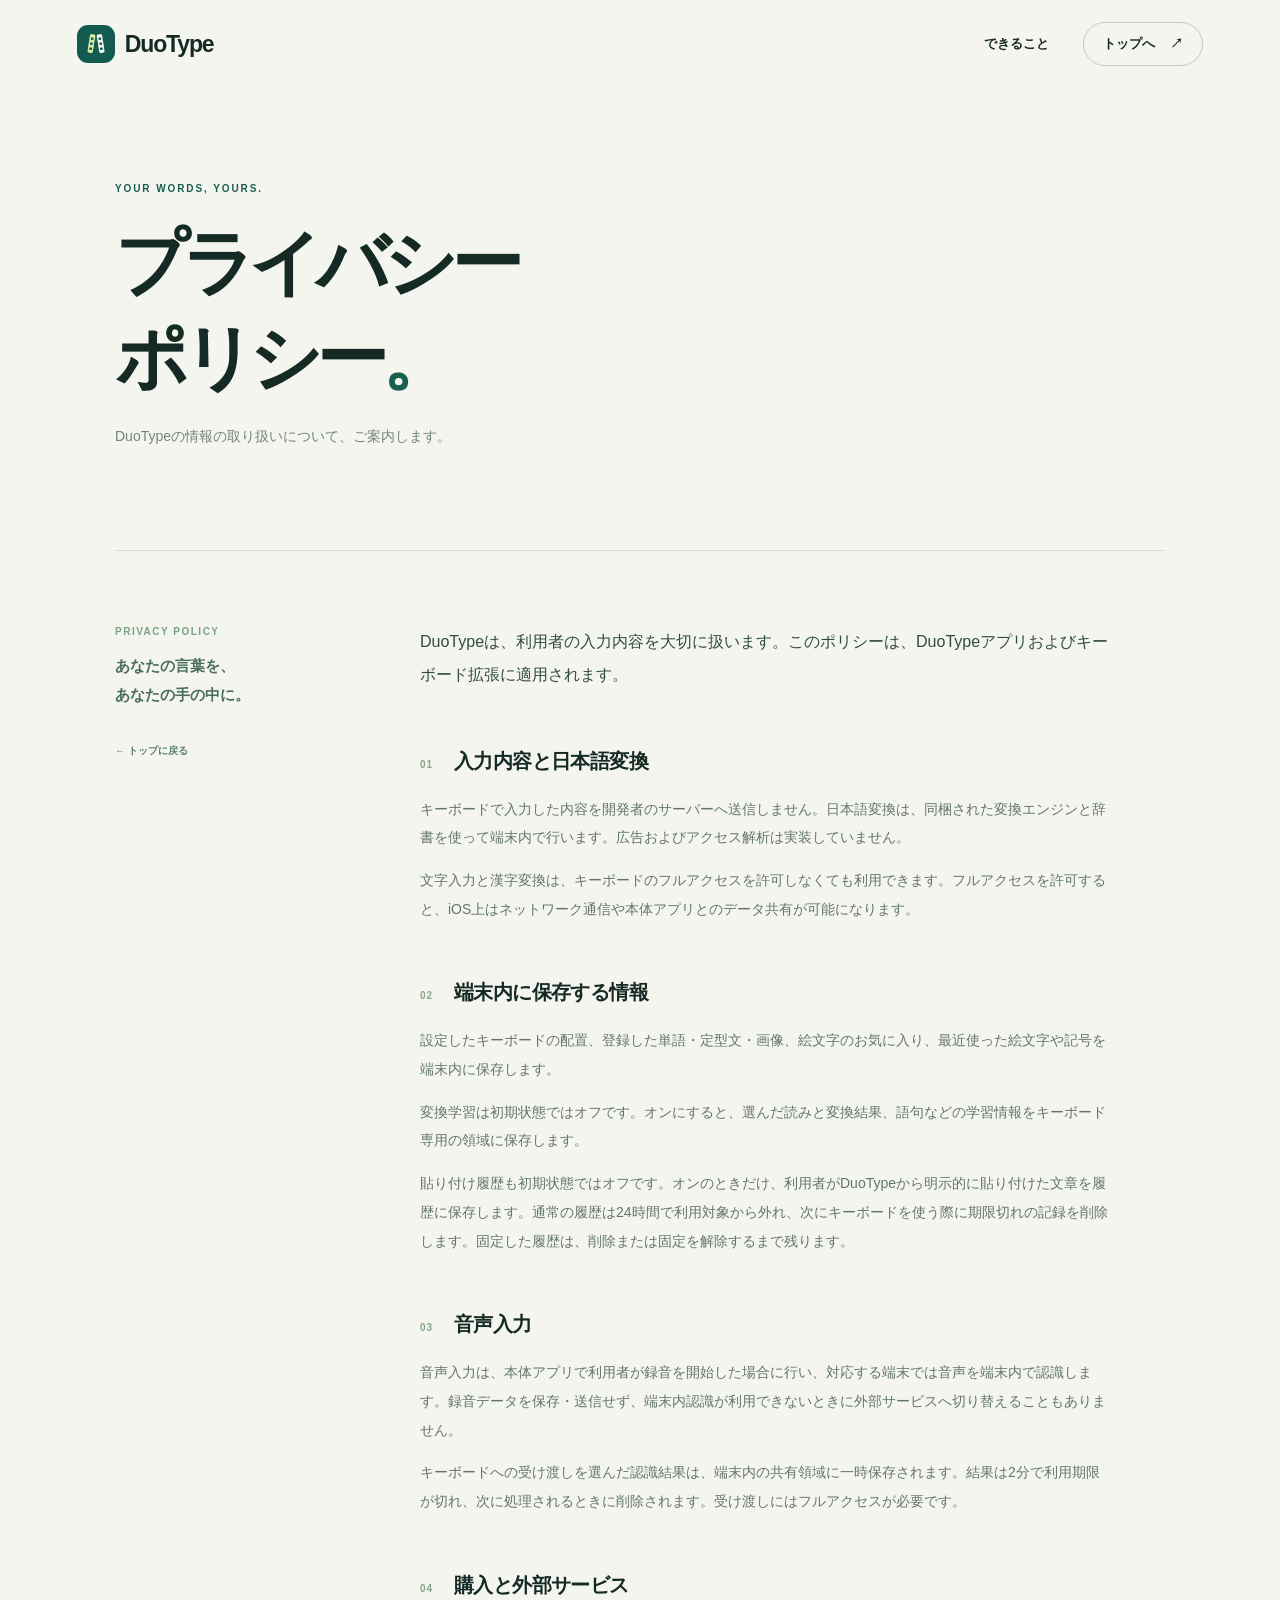
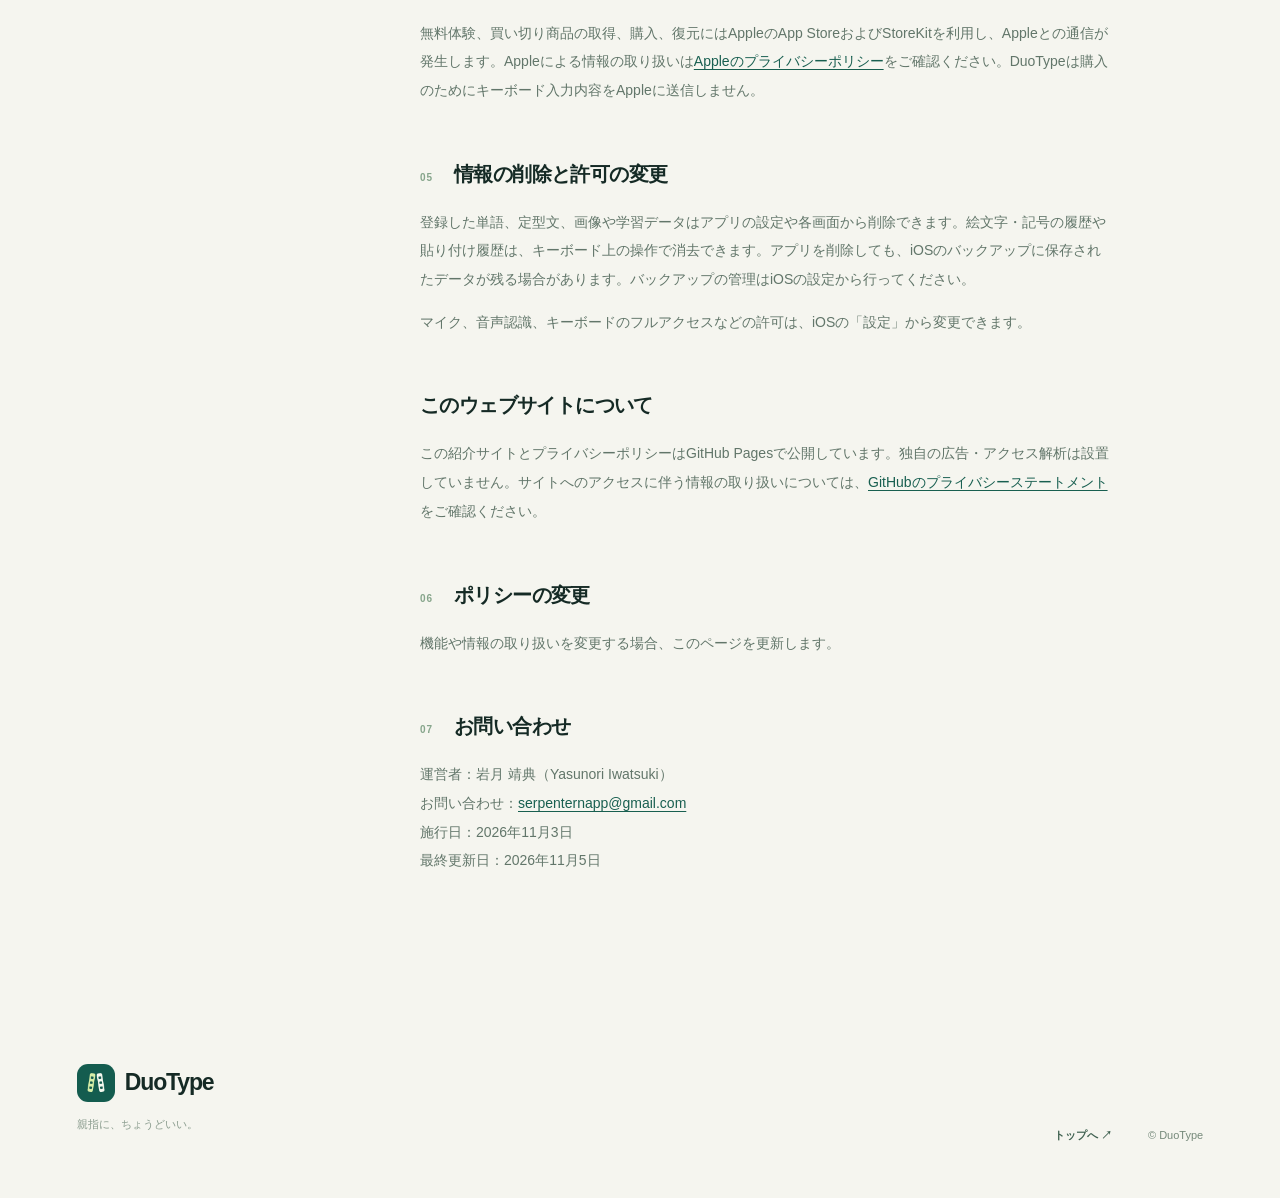
==== privacy.html @ b4846aad "Publish DuoType introduction and privacy policy" ====
<!doctype html>
<html lang="ja"><head><meta charset="utf-8"><meta name="viewport" content="width=device-width,initial-scale=1"><meta name="description" content="DuoTypeにおける情報の取り扱いについて。"><meta name="theme-color" content="#f5f5ef"><title>プライバシーポリシー — DuoType</title><link rel="icon" href="assets/icon.png"><link rel="stylesheet" href="style.css"><link rel="canonical" href="https://serpentern.github.io/duotype-site/privacy.html"></head>
<body><a class="skip" href="#main">本文へ移動</a><header class="site-header"><a class="brand" href="index.html"><img src="assets/icon.png" alt=""><span>DuoType</span></a><nav aria-label="メインナビゲーション"><a href="index.html#features">できること</a><a class="nav-cta" href="index.html">トップへ <span aria-hidden="true">↗</span></a></nav></header>
<main id="main" class="policy-shell"><div class="policy-heading"><p class="eyebrow">YOUR WORDS, YOURS.</p><h1>プライバシー<br>ポリシー<span>。</span></h1><p>DuoTypeの情報の取り扱いについて、ご案内します。</p></div><div class="policy-layout"><aside class="policy-aside"><span>PRIVACY POLICY</span><p>あなたの言葉を、<br>あなたの手の中に。</p><a href="index.html">← トップに戻る</a></aside><div class="policy-content"><p class="policy-lead">DuoTypeは、利用者の入力内容を大切に扱います。このポリシーは、DuoTypeアプリおよびキーボード拡張に適用されます。</p>
<section><h2><span>01</span> 入力内容と日本語変換</h2><p>キーボードで入力した内容を開発者のサーバーへ送信しません。日本語変換は、同梱された変換エンジンと辞書を使って端末内で行います。広告およびアクセス解析は実装していません。</p><p>文字入力と漢字変換は、キーボードのフルアクセスを許可しなくても利用できます。フルアクセスを許可すると、iOS上はネットワーク通信や本体アプリとのデータ共有が可能になります。</p></section>
<section><h2><span>02</span> 端末内に保存する情報</h2><p>設定したキーボードの配置、登録した単語・定型文・画像、絵文字のお気に入り、最近使った絵文字や記号を端末内に保存します。</p><p>変換学習は初期状態ではオフです。オンにすると、選んだ読みと変換結果、語句などの学習情報をキーボード専用の領域に保存します。</p><p>貼り付け履歴も初期状態ではオフです。オンのときだけ、利用者がDuoTypeから明示的に貼り付けた文章を履歴に保存します。通常の履歴は24時間で利用対象から外れ、次にキーボードを使う際に期限切れの記録を削除します。固定した履歴は、削除または固定を解除するまで残ります。</p></section>
<section><h2><span>03</span> 音声入力</h2><p>音声入力は、本体アプリで利用者が録音を開始した場合に行い、対応する端末では音声を端末内で認識します。録音データを保存・送信せず、端末内認識が利用できないときに外部サービスへ切り替えることもありません。</p><p>キーボードへの受け渡しを選んだ認識結果は、端末内の共有領域に一時保存されます。結果は2分で利用期限が切れ、次に処理されるときに削除されます。受け渡しにはフルアクセスが必要です。</p></section>
<section><h2><span>04</span> 購入と外部サービス</h2><p>無料体験、買い切り商品の取得、購入、復元にはAppleのApp StoreおよびStoreKitを利用し、Appleとの通信が発生します。Appleによる情報の取り扱いは<a href="https://www.apple.com/jp/legal/privacy/">Appleのプライバシーポリシー</a>をご確認ください。DuoTypeは購入のためにキーボード入力内容をAppleに送信しません。</p></section>
<section><h2><span>05</span> 情報の削除と許可の変更</h2><p>登録した単語、定型文、画像や学習データはアプリの設定や各画面から削除できます。絵文字・記号の履歴や貼り付け履歴は、キーボード上の操作で消去できます。アプリを削除しても、iOSのバックアップに保存されたデータが残る場合があります。バックアップの管理はiOSの設定から行ってください。</p><p>マイク、音声認識、キーボードのフルアクセスなどの許可は、iOSの「設定」から変更できます。</p></section>
<section><h2>このウェブサイトについて</h2><p>この紹介サイトとプライバシーポリシーはGitHub Pagesで公開しています。独自の広告・アクセス解析は設置していません。サイトへのアクセスに伴う情報の取り扱いについては、<a href="https://docs.github.com/en/site-policy/privacy-policies/github-general-privacy-statement">GitHubのプライバシーステートメント</a>をご確認ください。</p></section>
<section><h2><span>06</span> ポリシーの変更</h2><p>機能や情報の取り扱いを変更する場合、このページを更新します。</p></section>
<section id="contact"><h2><span>07</span> お問い合わせ</h2><p>運営者：岩月 靖典（Yasunori Iwatsuki）<br>お問い合わせ：<a href="mailto:serpenternapp@gmail.com">serpenternapp@gmail.com</a><br>施行日：2026年11月3日<br>最終更新日：2026年11月5日</p></section>
</div></div></main><footer class="footer section-shell"><div><a class="brand" href="index.html"><img src="assets/icon.png" alt=""><span>DuoType</span></a><p>親指に、ちょうどいい。</p></div><div class="footer-right"><a href="index.html">トップへ <span aria-hidden="true">↗</span></a><span>© DuoType</span></div></footer></body></html>
---- style.css ----
:root{--ink:#152a25;--muted:#687a71;--green:#185f50;--mint:#bfe3cc;--cream:#f5f5ef;--line:#dce3d9;--white:#fff;--yellow:#e4efb5}*{box-sizing:border-box}html{scroll-behavior:smooth}body{margin:0;background:var(--cream);color:var(--ink);font-family:-apple-system,BlinkMacSystemFont,"Hiragino Kaku Gothic ProN","Noto Sans JP",Meiryo,sans-serif;-webkit-font-smoothing:antialiased}a{color:inherit;text-decoration:none}a:focus-visible{outline:3px solid #538f71;outline-offset:5px}.skip{position:absolute;left:12px;top:-100px;z-index:99;background:white;padding:12px}.skip:focus{top:12px}.site-header{max-width:1440px;margin:auto;height:88px;padding:0 6%;display:flex;align-items:center;justify-content:space-between}.brand{display:inline-flex;align-items:center;gap:10px;font-weight:750;letter-spacing:-.05em;font-size:23px}.brand img{width:38px;height:38px;border-radius:11px}.site-header nav{display:flex;align-items:center;gap:34px;font-size:13px;font-weight:650}.site-header nav>a:not(.nav-cta):hover,.text-link:hover{color:#4f987c}.nav-cta{border:1px solid #bccfc2;border-radius:999px;padding:12px 19px}.nav-cta span{margin-left:12px}.section-shell{width:min(1240px,88%);margin:0 auto}.hero{min-height:680px;display:grid;grid-template-columns:1fr 1fr;align-items:center;gap:5%;padding:60px 0 85px}.eyebrow{font-size:10px;font-weight:800;letter-spacing:.19em;color:var(--green)}.dot{display:inline-block;width:7px;height:7px;border-radius:50%;background:#6fbd94;margin-right:8px;vertical-align:middle}.hero h1,.policy-heading h1{font-size:clamp(48px,6.4vw,88px);line-height:1.32;letter-spacing:-.095em;margin:25px 0;font-weight:750}.hero h1 em{font-style:normal;color:var(--green)}.lead{font-size:16px;line-height:2;color:#50675c}.hero-actions{display:flex;gap:25px;align-items:center;margin-top:34px}.button{display:inline-flex;justify-content:space-between;align-items:center;gap:40px;border-radius:100px;padding:17px 22px;font-weight:700;font-size:13px}.primary{background:var(--green);color:white;box-shadow:0 8px 20px #145c5029}.button:hover{background:#0f4f41}.text-link{font-size:13px;font-weight:700}.text-link span{margin-left:10px}.availability{margin-top:54px;color:#6d8175;font-size:11px}.hero-art{min-height:550px;border-radius:24px;background:#d9e9d9;position:relative;overflow:hidden;display:flex;justify-content:center;align-items:center}.hero-art:before{content:"";position:absolute;width:400px;height:400px;background:#c5dec9;border-radius:50%;top:-140px;right:-120px}.art-label{position:absolute;top:25px;left:28px;right:28px;display:flex;justify-content:space-between;font-size:9px;letter-spacing:.15em;color:#5b816c;font-weight:800}.art-caption{position:absolute;bottom:22px;right:25px;color:#6c8b77;font-size:9px;letter-spacing:.16em}.device{width:300px;height:460px;background:#f8f9f6;border:8px solid #263b32;border-radius:35px;box-shadow:0 32px 55px #20473535;overflow:hidden;z-index:1;transform:rotate(4deg)}.device-top{display:flex;justify-content:space-between;padding:12px 18px;color:#36453d;font-size:8px;font-weight:bold}.message-area{height:177px;padding:12px 18px}.message-time{display:block;text-align:center;font-size:8px;color:#a0ada3}.bubble{margin-top:20px;background:#ddede0;padding:12px 13px;border-radius:14px 14px 14px 3px;width:max-content;font-size:10px}.typing{margin-top:11px;display:flex;gap:4px}.typing span{width:5px;height:5px;border-radius:50%;background:#9caf9f}.keyboard{height:240px;padding:10px;background:#e5e8e4}.keyboard-toolbar{display:flex;gap:15px;align-items:center;color:#60726b;font-size:12px;height:25px}.tool-right{margin-left:auto;font-size:10px}.candidate{display:flex;justify-content:space-around;align-items:center;height:32px;color:#52665a;font-size:9px}.candidate span:first-child{color:var(--green);font-weight:bold}.keygrid{display:grid;grid-template-columns:repeat(5,1fr);grid-template-rows:repeat(4,37px);gap:4px}.key{display:flex;align-items:center;justify-content:center;background:#fafaf8;border-radius:5px;box-shadow:0 1px 0 #c6cdc6;color:#26362d;font-size:15px}.key.special{background:#d2dad2;font-size:10px}.key.enter{background:#79a98b;color:white;font-size:10px}.ticker{display:flex;gap:55px;white-space:nowrap;overflow:hidden;background:#dfead7;padding:17px 0;color:#50836a;font-size:10px;letter-spacing:.2em;font-weight:800;justify-content:center}.features{padding-top:135px;padding-bottom:130px}.section-intro{display:grid;grid-template-columns:1fr 2fr;gap:20px;margin-bottom:65px}.section-intro h2,.setup h2{font-size:clamp(34px,4.2vw,54px);line-height:1.45;letter-spacing:-.075em;margin:0 0 24px}.section-intro>div>p,.feature-row p,.setup p{color:var(--muted);line-height:2;font-size:14px}.feature-row{display:grid;grid-template-columns:.16fr 1fr 1.05fr;gap:28px;padding:36px 0;border-top:1px solid #cfdcd0;align-items:center}.feature-row:last-child{border-bottom:1px solid #cfdcd0}.feature-number{align-self:start;font-size:11px;font-weight:700;color:#9aab9b}.feature-row h3{font-size:clamp(25px,2.4vw,34px);letter-spacing:-.06em;line-height:1.5;margin:0 0 14px}.feature-row p{max-width:400px;margin-bottom:20px}.chip{display:inline-block;border:1px solid #cedbd0;border-radius:99px;padding:7px 11px;font-size:10px;color:#587667;margin-right:5px}.feature-art{min-height:270px;border-radius:18px;position:relative;overflow:hidden}.layout-art{background:#e2e9db;display:flex;align-items:center;justify-content:center}.small-device{width:68%;height:68%;min-height:175px;border:5px solid #63826e;border-radius:25px;background:#f3f7ef;display:flex;align-items:end;justify-content:end;padding:15px}.layout-keys{width:46%;display:grid;grid-template-columns:repeat(3,1fr);gap:5px}.layout-keys i{height:27px;background:#b8d4be;border-radius:4px}.layout-arrow{position:absolute;top:30px;left:29px;color:#548568;font-size:28px}.type-art{background:#dfece1;display:flex;align-items:center;justify-content:center}.type-art>span,.privacy-art>span{font-size:11px;line-height:1.5;letter-spacing:.16em;color:#699779;font-weight:800;position:absolute;right:24px;bottom:22px}.floating-key{width:85px;height:85px;border-radius:20px;background:#fff;display:grid;place-items:center;font-size:38px;box-shadow:0 10px 25px #46785822;position:absolute}.floating-key.one{transform:translate(-80px,-25px) rotate(-12deg)}.floating-key.two{transform:translate(10px,20px) rotate(8deg);background:#a9d4b5}.floating-key.three{transform:translate(95px,-35px) rotate(14deg)}.privacy-art{background:#dcebd5;display:flex;align-items:center;justify-content:center}.shield{width:120px;height:140px;border:4px solid #6f9d78;border-radius:55% 55% 48% 48%;display:grid;place-items:center;font-size:52px;color:#568f69}.setup{display:grid;grid-template-columns:1fr 1.1fr;gap:10%;padding:85px 0 130px;border-top:1px solid #cfdcd0}.setup ol{list-style:none;padding:0;margin:0}.setup li{display:flex;gap:30px;padding:18px 0 22px;border-bottom:1px solid #cfdcd0}.setup li>span{font-size:11px;color:#83a38d;padding-top:5px}.setup h3{font-size:17px;margin:0}.setup li p{margin:8px 0 0}.closing{background:#1b5a49;color:white}.closing-inner{min-height:360px;display:flex;align-items:center;justify-content:space-between;padding:65px 0}.closing .eyebrow{color:#b5dbbd}.closing h2{font-size:clamp(35px,4vw,54px);line-height:1.4;letter-spacing:-.075em;margin:20px 0}.closing p:not(.eyebrow){font-size:14px;line-height:1.9;color:#d5e7d8}.closing-note{font-size:11px;color:#b5d0bf}.closing-icon{width:150px;height:150px;border-radius:35px;box-shadow:0 15px 45px #0b3b3070}.footer{display:flex;justify-content:space-between;align-items:end;padding:55px 0}.footer p{font-size:11px;color:#8a9c8e}.footer-right{display:flex;gap:36px;align-items:center;font-size:11px;color:#75897a}.footer-right a{font-weight:bold;color:#3f6150}.policy-shell{width:min(1050px,88%);margin:auto}.policy-heading{padding:85px 0 90px;border-bottom:1px solid #cfdcd0}.policy-heading h1{font-size:clamp(44px,5.8vw,72px);margin:22px 0}.policy-heading h1 span{color:var(--green)}.policy-heading>p:last-child{color:#728678;font-size:14px}.policy-layout{display:grid;grid-template-columns:240px 1fr;gap:65px;padding:75px 0 120px}.policy-aside{position:sticky;top:30px;align-self:start;font-size:10px;letter-spacing:.15em;font-weight:800;color:#75a384}.policy-aside p{font-size:15px;letter-spacing:0;line-height:1.9;color:#4b6e59}.policy-aside a{display:inline-block;margin-top:20px;color:#5a8069;letter-spacing:0}.policy-content{max-width:690px}.policy-lead{font-size:16px!important;color:#304d3c!important;margin-top:0!important}.policy-content section{margin-top:56px}.policy-content h2{font-size:20px;letter-spacing:-.03em;margin-bottom:20px}.policy-content h2 span{font-size:10px;letter-spacing:.1em;color:#86a58b;margin-right:16px}.policy-content p{font-size:14px;line-height:2.05;color:#62766a}.policy-content a{color:var(--green);text-decoration:underline;text-underline-offset:3px}.mobile-break{display:none}@media(max-width:760px){.site-header{height:72px;padding:0 6%}.brand{font-size:20px}.brand img{width:34px;height:34px}.site-header nav{gap:15px;font-size:11px}.site-header nav>a:first-child{display:none}.nav-cta{padding:9px 12px}.hero{grid-template-columns:1fr;gap:35px;padding:50px 0 65px}.hero h1{font-size:clamp(48px,11vw,72px)}.hero-art{min-height:460px}.device{transform:rotate(3deg) scale(.85)}.hero-actions{gap:16px}.button{gap:22px;padding:15px 18px}.availability{margin-top:32px}.ticker{gap:28px;justify-content:flex-start;font-size:9px}.features{padding:90px 0}.section-intro{grid-template-columns:1fr;gap:8px;margin-bottom:35px}.feature-row{grid-template-columns:30px 1fr;gap:15px;padding:32px 0}.feature-art{grid-column:2;min-height:230px}.setup{grid-template-columns:1fr;gap:30px;padding:65px 0 90px}.closing-inner{min-height:330px;gap:12px}.closing-icon{width:86px;height:86px;border-radius:22px}.closing p:not(.eyebrow){font-size:12px}.closing p br{display:none}.footer{align-items:start}.footer-right{flex-direction:column;gap:15px;align-items:end}.policy-heading{padding:55px 0}.policy-layout{display:block;padding:40px 0 70px}.policy-aside{position:static;margin-bottom:50px}.policy-aside p{display:none}.policy-aside a{margin-top:15px}.policy-content section{margin-top:40px}.mobile-break{display:block}}@media(prefers-reduced-motion:reduce){html{scroll-behavior:auto}}
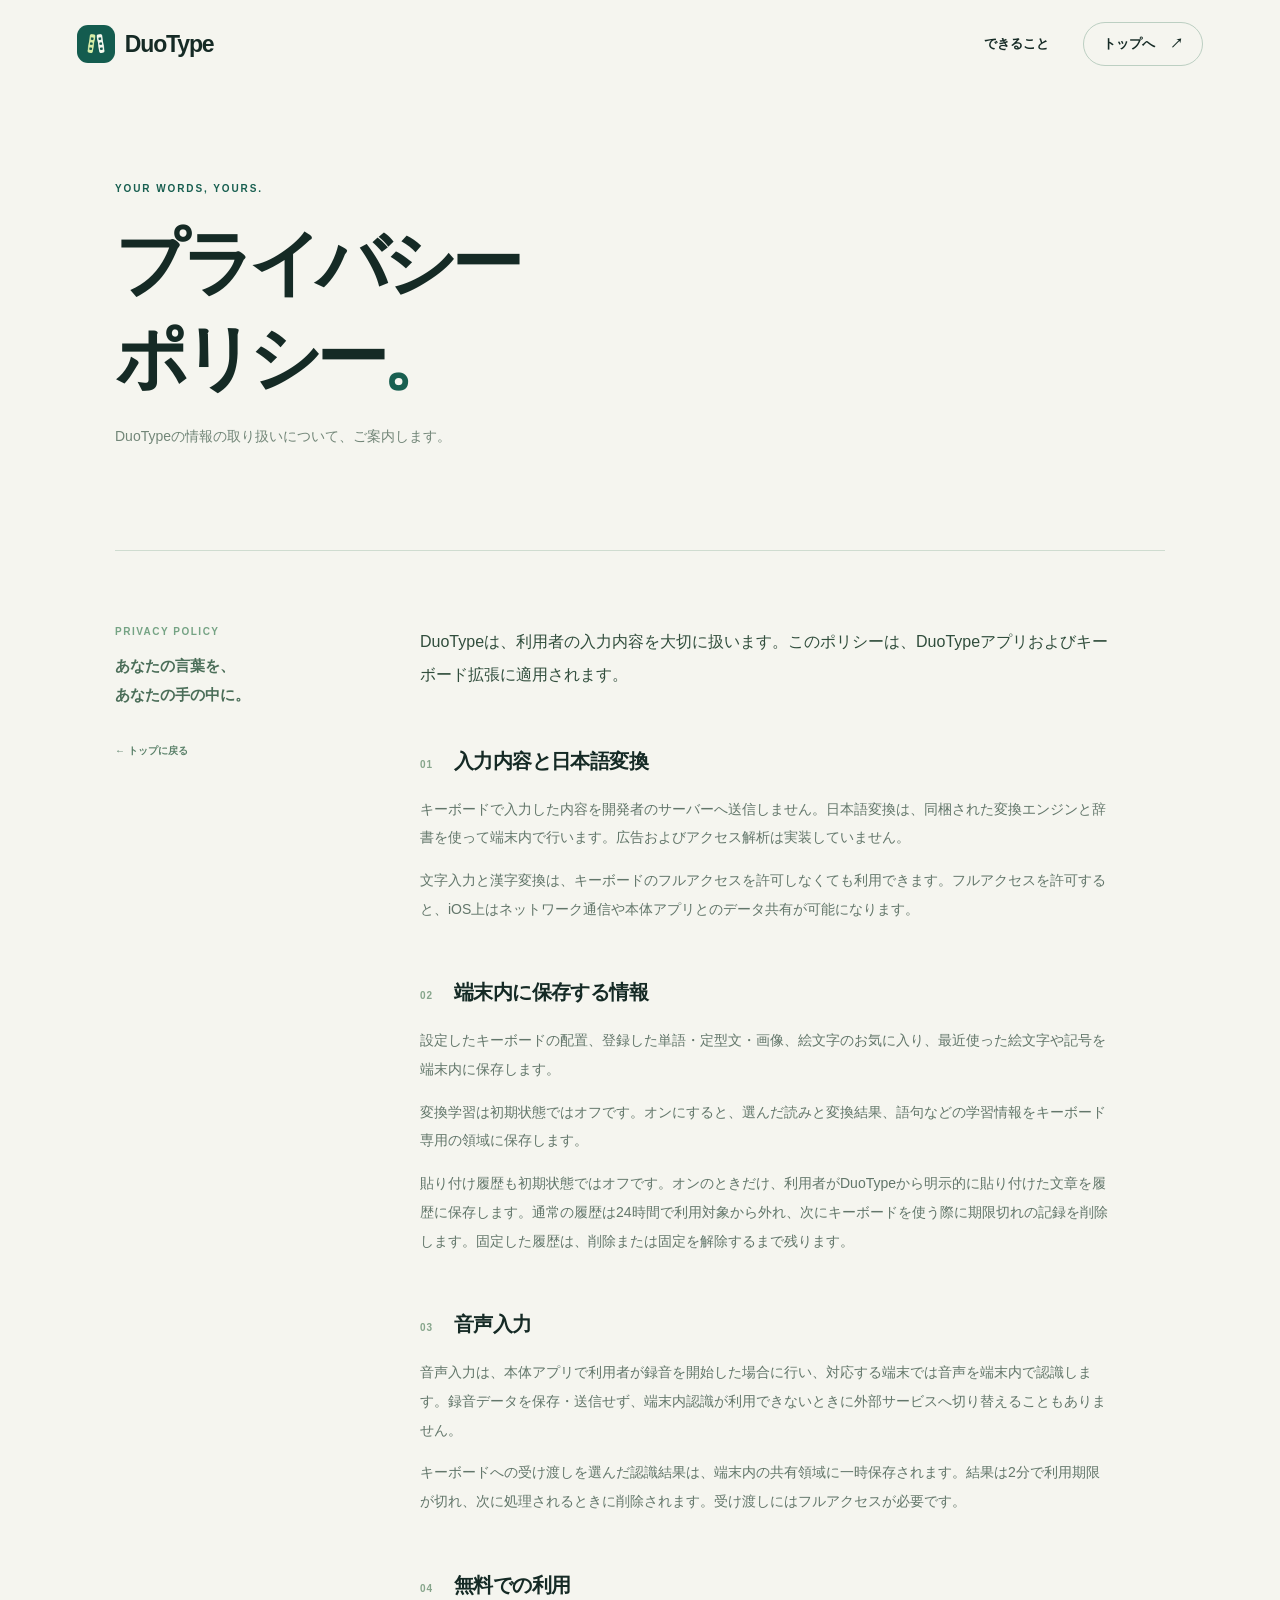
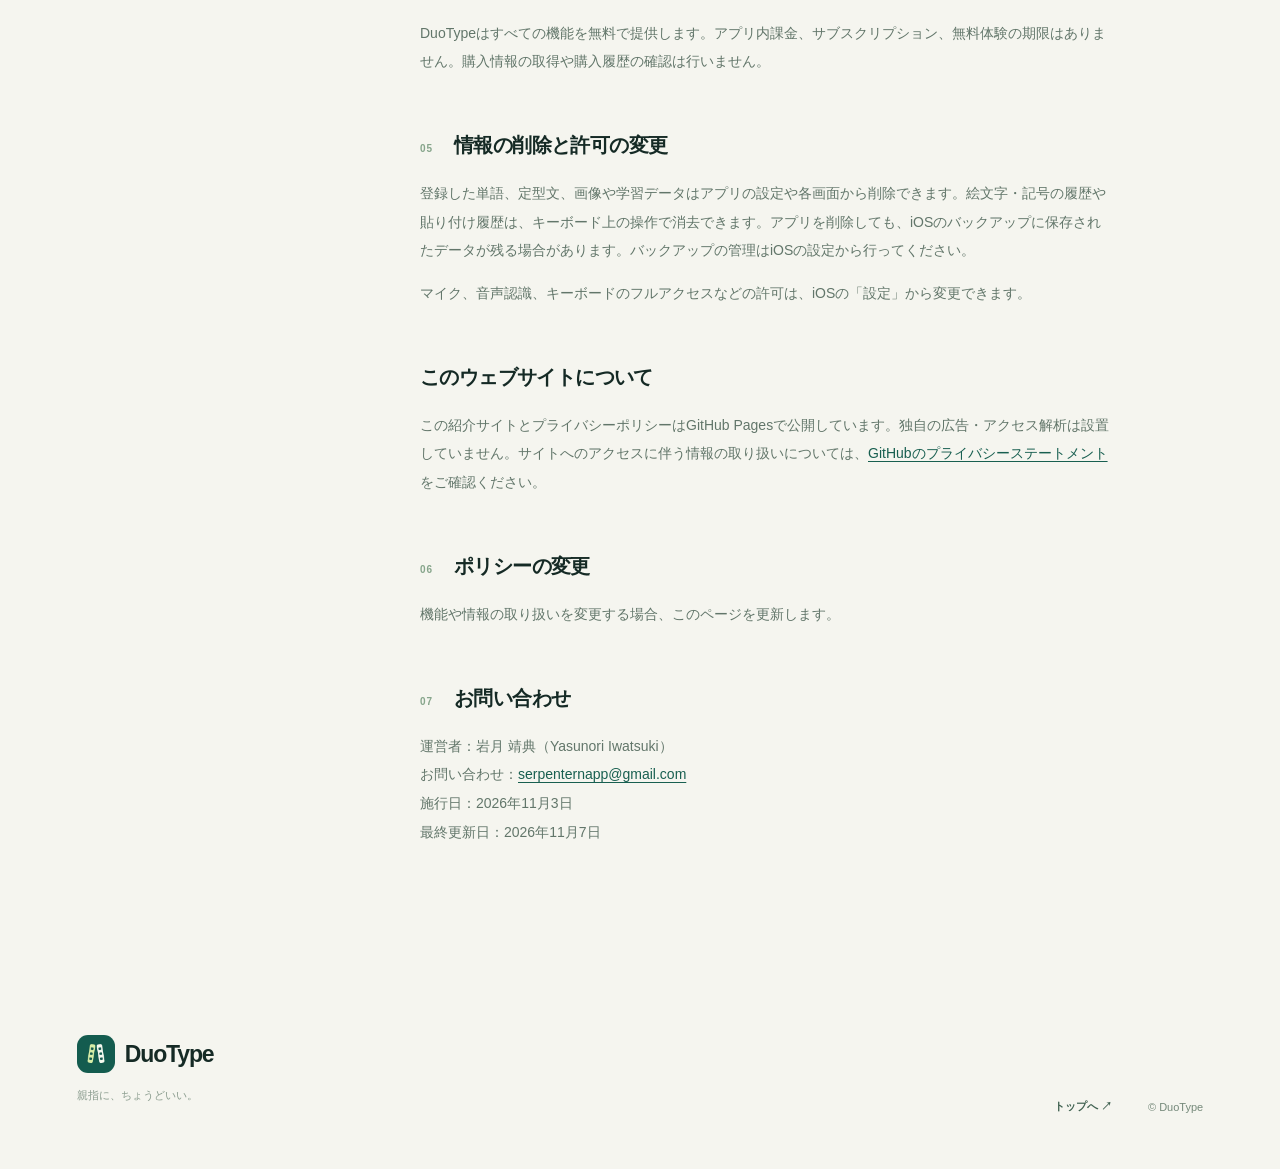
==== commit e8f00182: "Make all DuoType features free without in-app purchases" ====
--- a/privacy.html
+++ b/privacy.html
@@ -5,9 +5,9 @@
 <section><h2><span>01</span> 入力内容と日本語変換</h2><p>キーボードで入力した内容を開発者のサーバーへ送信しません。日本語変換は、同梱された変換エンジンと辞書を使って端末内で行います。広告およびアクセス解析は実装していません。</p><p>文字入力と漢字変換は、キーボードのフルアクセスを許可しなくても利用できます。フルアクセスを許可すると、iOS上はネットワーク通信や本体アプリとのデータ共有が可能になります。</p></section>
 <section><h2><span>02</span> 端末内に保存する情報</h2><p>設定したキーボードの配置、登録した単語・定型文・画像、絵文字のお気に入り、最近使った絵文字や記号を端末内に保存します。</p><p>変換学習は初期状態ではオフです。オンにすると、選んだ読みと変換結果、語句などの学習情報をキーボード専用の領域に保存します。</p><p>貼り付け履歴も初期状態ではオフです。オンのときだけ、利用者がDuoTypeから明示的に貼り付けた文章を履歴に保存します。通常の履歴は24時間で利用対象から外れ、次にキーボードを使う際に期限切れの記録を削除します。固定した履歴は、削除または固定を解除するまで残ります。</p></section>
 <section><h2><span>03</span> 音声入力</h2><p>音声入力は、本体アプリで利用者が録音を開始した場合に行い、対応する端末では音声を端末内で認識します。録音データを保存・送信せず、端末内認識が利用できないときに外部サービスへ切り替えることもありません。</p><p>キーボードへの受け渡しを選んだ認識結果は、端末内の共有領域に一時保存されます。結果は2分で利用期限が切れ、次に処理されるときに削除されます。受け渡しにはフルアクセスが必要です。</p></section>
-<section><h2><span>04</span> 購入と外部サービス</h2><p>無料体験、買い切り商品の取得、購入、復元にはAppleのApp StoreおよびStoreKitを利用し、Appleとの通信が発生します。Appleによる情報の取り扱いは<a href="https://www.apple.com/jp/legal/privacy/">Appleのプライバシーポリシー</a>をご確認ください。DuoTypeは購入のためにキーボード入力内容をAppleに送信しません。</p></section>
+<section><h2><span>04</span> 無料での利用</h2><p>DuoTypeはすべての機能を無料で提供します。アプリ内課金、サブスクリプション、無料体験の期限はありません。購入情報の取得や購入履歴の確認は行いません。</p></section>
 <section><h2><span>05</span> 情報の削除と許可の変更</h2><p>登録した単語、定型文、画像や学習データはアプリの設定や各画面から削除できます。絵文字・記号の履歴や貼り付け履歴は、キーボード上の操作で消去できます。アプリを削除しても、iOSのバックアップに保存されたデータが残る場合があります。バックアップの管理はiOSの設定から行ってください。</p><p>マイク、音声認識、キーボードのフルアクセスなどの許可は、iOSの「設定」から変更できます。</p></section>
 <section><h2>このウェブサイトについて</h2><p>この紹介サイトとプライバシーポリシーはGitHub Pagesで公開しています。独自の広告・アクセス解析は設置していません。サイトへのアクセスに伴う情報の取り扱いについては、<a href="https://docs.github.com/en/site-policy/privacy-policies/github-general-privacy-statement">GitHubのプライバシーステートメント</a>をご確認ください。</p></section>
 <section><h2><span>06</span> ポリシーの変更</h2><p>機能や情報の取り扱いを変更する場合、このページを更新します。</p></section>
-<section id="contact"><h2><span>07</span> お問い合わせ</h2><p>運営者：岩月 靖典（Yasunori Iwatsuki）<br>お問い合わせ：<a href="mailto:serpenternapp@gmail.com">serpenternapp@gmail.com</a><br>施行日：2026年11月3日<br>最終更新日：2026年11月5日</p></section>
+<section id="contact"><h2><span>07</span> お問い合わせ</h2><p>運営者：岩月 靖典（Yasunori Iwatsuki）<br>お問い合わせ：<a href="mailto:serpenternapp@gmail.com">serpenternapp@gmail.com</a><br>施行日：2026年11月3日<br>最終更新日：2026年11月7日</p></section>
 </div></div></main><footer class="footer section-shell"><div><a class="brand" href="index.html"><img src="assets/icon.png" alt=""><span>DuoType</span></a><p>親指に、ちょうどいい。</p></div><div class="footer-right"><a href="index.html">トップへ <span aria-hidden="true">↗</span></a><span>© DuoType</span></div></footer></body></html>
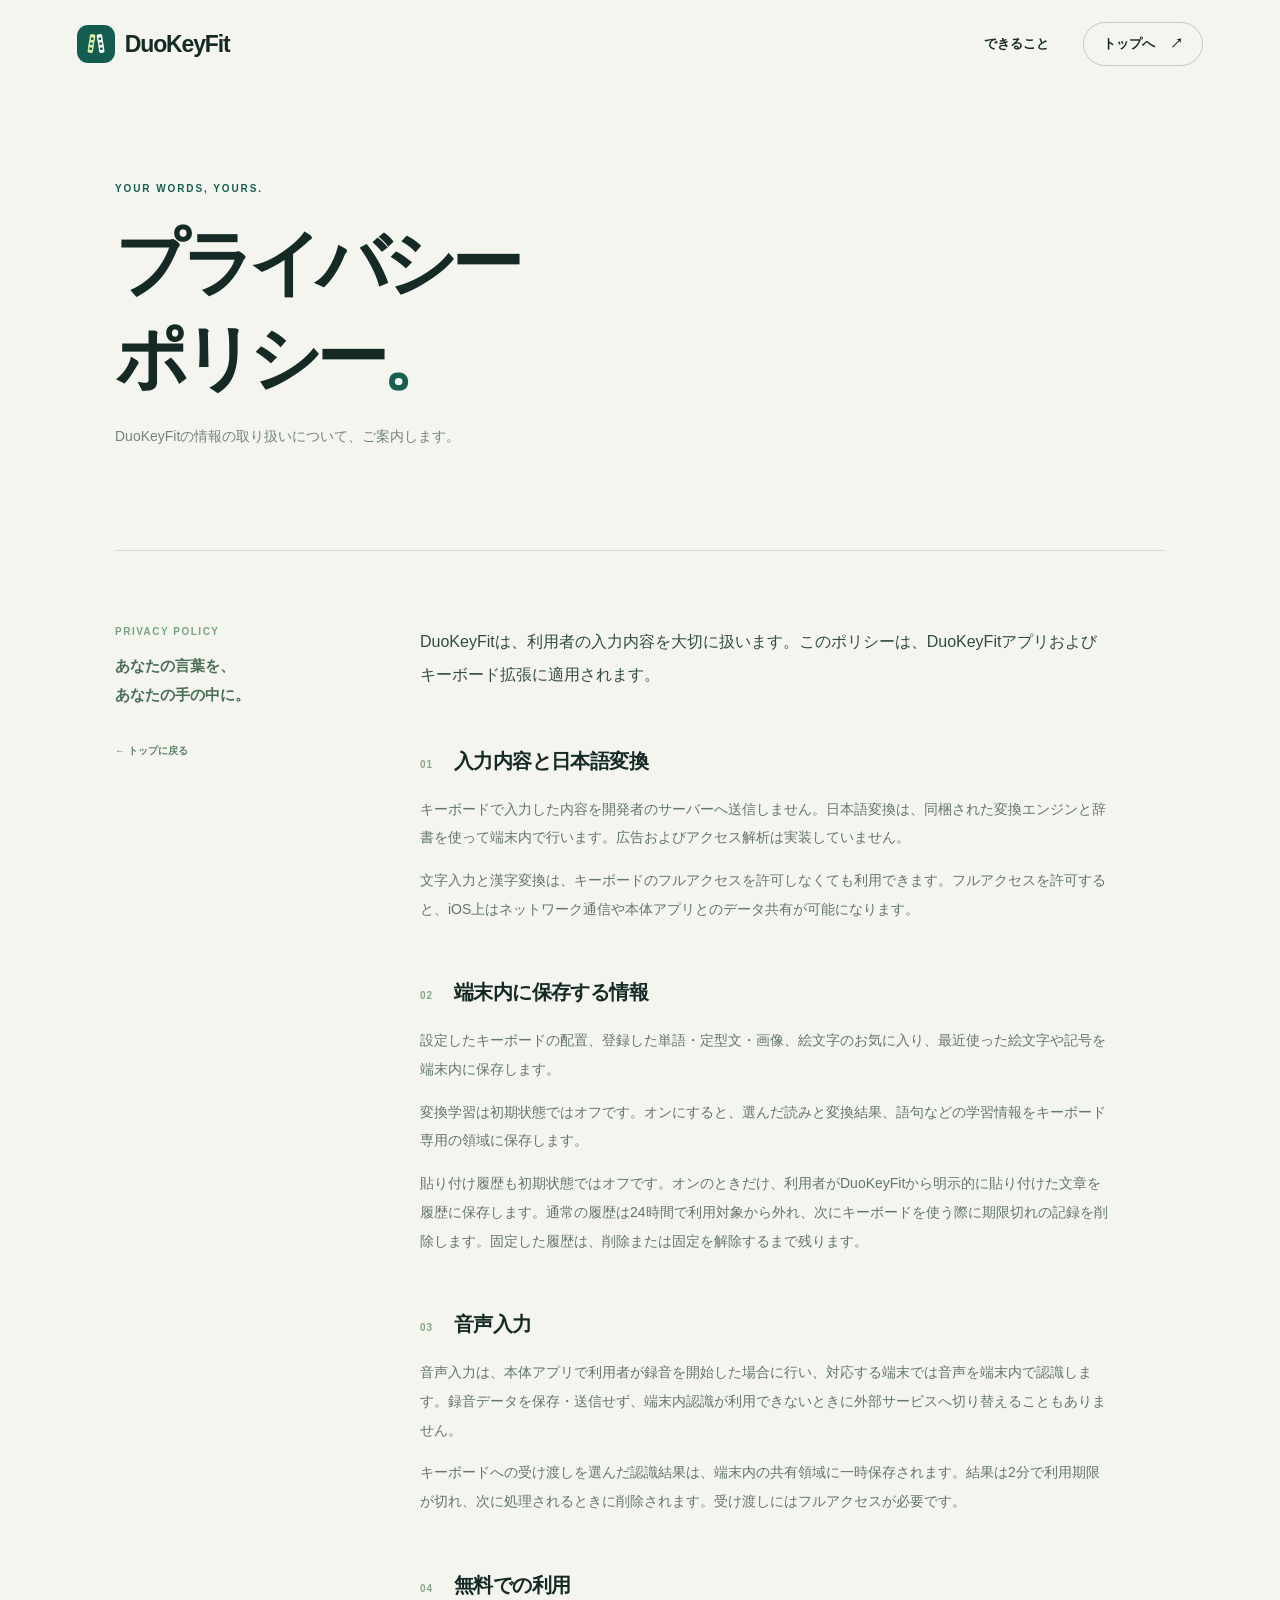
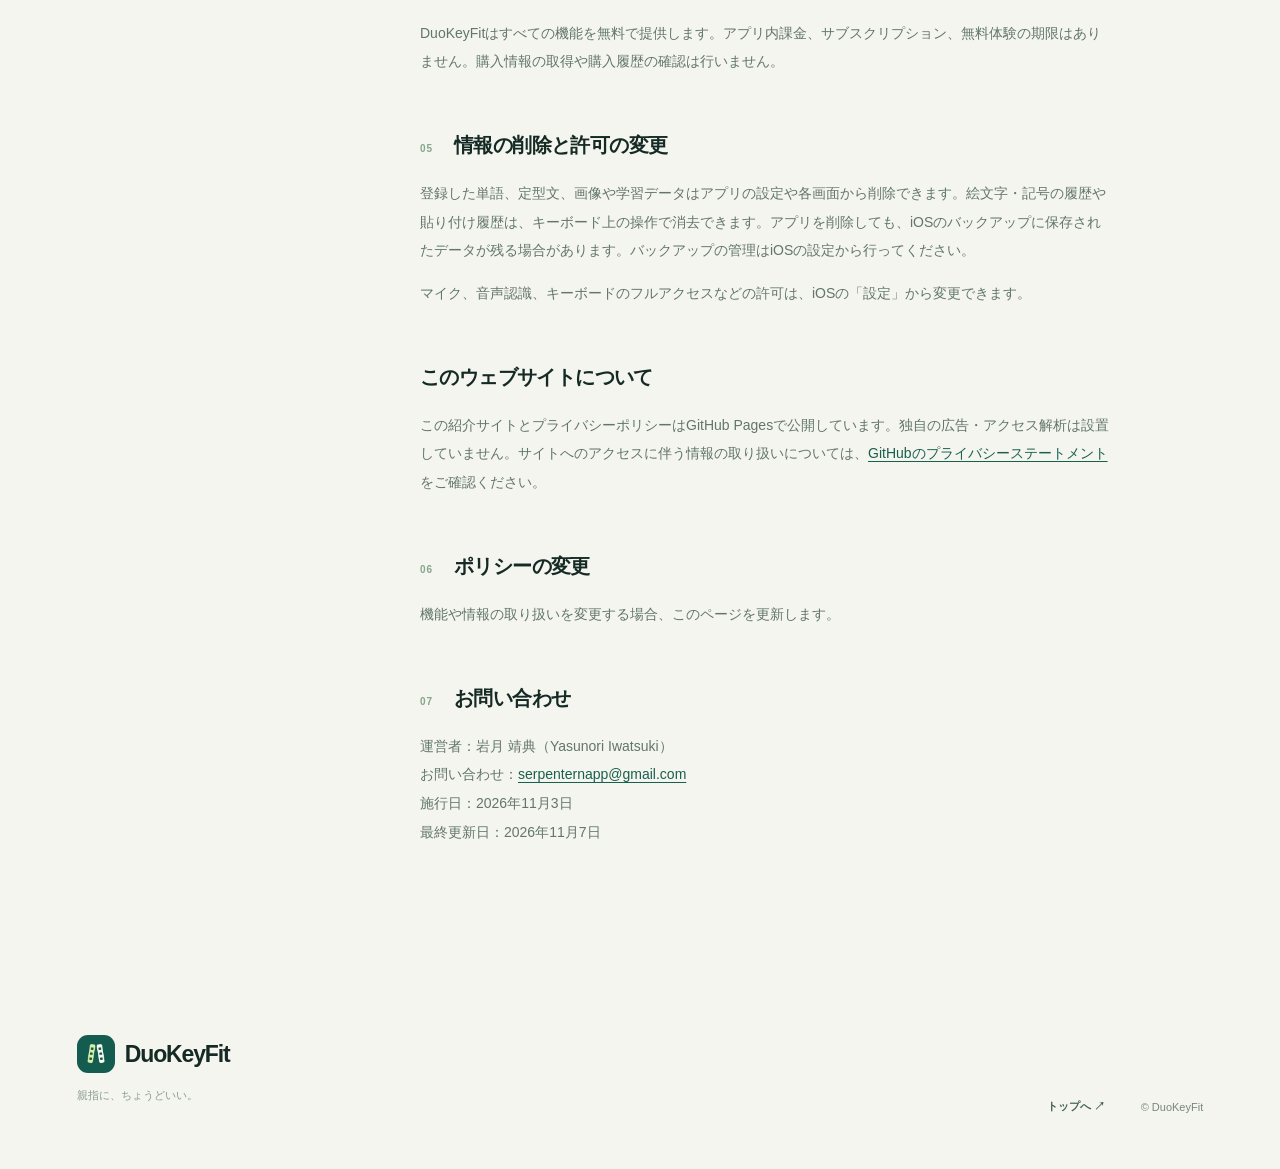
==== commit 743040f6: "Rename public branding to DuoKeyFit" ====
--- a/privacy.html
+++ b/privacy.html
@@ -1,13 +1,13 @@
 <!doctype html>
-<html lang="ja"><head><meta charset="utf-8"><meta name="viewport" content="width=device-width,initial-scale=1"><meta name="description" content="DuoTypeにおける情報の取り扱いについて。"><meta name="theme-color" content="#f5f5ef"><title>プライバシーポリシー — DuoType</title><link rel="icon" href="assets/icon.png"><link rel="stylesheet" href="style.css"><link rel="canonical" href="https://serpentern.github.io/duotype-site/privacy.html"></head>
-<body><a class="skip" href="#main">本文へ移動</a><header class="site-header"><a class="brand" href="index.html"><img src="assets/icon.png" alt=""><span>DuoType</span></a><nav aria-label="メインナビゲーション"><a href="index.html#features">できること</a><a class="nav-cta" href="index.html">トップへ <span aria-hidden="true">↗</span></a></nav></header>
-<main id="main" class="policy-shell"><div class="policy-heading"><p class="eyebrow">YOUR WORDS, YOURS.</p><h1>プライバシー<br>ポリシー<span>。</span></h1><p>DuoTypeの情報の取り扱いについて、ご案内します。</p></div><div class="policy-layout"><aside class="policy-aside"><span>PRIVACY POLICY</span><p>あなたの言葉を、<br>あなたの手の中に。</p><a href="index.html">← トップに戻る</a></aside><div class="policy-content"><p class="policy-lead">DuoTypeは、利用者の入力内容を大切に扱います。このポリシーは、DuoTypeアプリおよびキーボード拡張に適用されます。</p>
+<html lang="ja"><head><meta charset="utf-8"><meta name="viewport" content="width=device-width,initial-scale=1"><meta name="description" content="DuoKeyFitにおける情報の取り扱いについて。"><meta name="theme-color" content="#f5f5ef"><title>プライバシーポリシー — DuoKeyFit</title><link rel="icon" href="assets/icon.png"><link rel="stylesheet" href="style.css"><link rel="canonical" href="https://serpentern.github.io/duotype-site/privacy.html"></head>
+<body><a class="skip" href="#main">本文へ移動</a><header class="site-header"><a class="brand" href="index.html"><img src="assets/icon.png" alt=""><span>DuoKeyFit</span></a><nav aria-label="メインナビゲーション"><a href="index.html#features">できること</a><a class="nav-cta" href="index.html">トップへ <span aria-hidden="true">↗</span></a></nav></header>
+<main id="main" class="policy-shell"><div class="policy-heading"><p class="eyebrow">YOUR WORDS, YOURS.</p><h1>プライバシー<br>ポリシー<span>。</span></h1><p>DuoKeyFitの情報の取り扱いについて、ご案内します。</p></div><div class="policy-layout"><aside class="policy-aside"><span>PRIVACY POLICY</span><p>あなたの言葉を、<br>あなたの手の中に。</p><a href="index.html">← トップに戻る</a></aside><div class="policy-content"><p class="policy-lead">DuoKeyFitは、利用者の入力内容を大切に扱います。このポリシーは、DuoKeyFitアプリおよびキーボード拡張に適用されます。</p>
 <section><h2><span>01</span> 入力内容と日本語変換</h2><p>キーボードで入力した内容を開発者のサーバーへ送信しません。日本語変換は、同梱された変換エンジンと辞書を使って端末内で行います。広告およびアクセス解析は実装していません。</p><p>文字入力と漢字変換は、キーボードのフルアクセスを許可しなくても利用できます。フルアクセスを許可すると、iOS上はネットワーク通信や本体アプリとのデータ共有が可能になります。</p></section>
-<section><h2><span>02</span> 端末内に保存する情報</h2><p>設定したキーボードの配置、登録した単語・定型文・画像、絵文字のお気に入り、最近使った絵文字や記号を端末内に保存します。</p><p>変換学習は初期状態ではオフです。オンにすると、選んだ読みと変換結果、語句などの学習情報をキーボード専用の領域に保存します。</p><p>貼り付け履歴も初期状態ではオフです。オンのときだけ、利用者がDuoTypeから明示的に貼り付けた文章を履歴に保存します。通常の履歴は24時間で利用対象から外れ、次にキーボードを使う際に期限切れの記録を削除します。固定した履歴は、削除または固定を解除するまで残ります。</p></section>
+<section><h2><span>02</span> 端末内に保存する情報</h2><p>設定したキーボードの配置、登録した単語・定型文・画像、絵文字のお気に入り、最近使った絵文字や記号を端末内に保存します。</p><p>変換学習は初期状態ではオフです。オンにすると、選んだ読みと変換結果、語句などの学習情報をキーボード専用の領域に保存します。</p><p>貼り付け履歴も初期状態ではオフです。オンのときだけ、利用者がDuoKeyFitから明示的に貼り付けた文章を履歴に保存します。通常の履歴は24時間で利用対象から外れ、次にキーボードを使う際に期限切れの記録を削除します。固定した履歴は、削除または固定を解除するまで残ります。</p></section>
 <section><h2><span>03</span> 音声入力</h2><p>音声入力は、本体アプリで利用者が録音を開始した場合に行い、対応する端末では音声を端末内で認識します。録音データを保存・送信せず、端末内認識が利用できないときに外部サービスへ切り替えることもありません。</p><p>キーボードへの受け渡しを選んだ認識結果は、端末内の共有領域に一時保存されます。結果は2分で利用期限が切れ、次に処理されるときに削除されます。受け渡しにはフルアクセスが必要です。</p></section>
-<section><h2><span>04</span> 無料での利用</h2><p>DuoTypeはすべての機能を無料で提供します。アプリ内課金、サブスクリプション、無料体験の期限はありません。購入情報の取得や購入履歴の確認は行いません。</p></section>
+<section><h2><span>04</span> 無料での利用</h2><p>DuoKeyFitはすべての機能を無料で提供します。アプリ内課金、サブスクリプション、無料体験の期限はありません。購入情報の取得や購入履歴の確認は行いません。</p></section>
 <section><h2><span>05</span> 情報の削除と許可の変更</h2><p>登録した単語、定型文、画像や学習データはアプリの設定や各画面から削除できます。絵文字・記号の履歴や貼り付け履歴は、キーボード上の操作で消去できます。アプリを削除しても、iOSのバックアップに保存されたデータが残る場合があります。バックアップの管理はiOSの設定から行ってください。</p><p>マイク、音声認識、キーボードのフルアクセスなどの許可は、iOSの「設定」から変更できます。</p></section>
 <section><h2>このウェブサイトについて</h2><p>この紹介サイトとプライバシーポリシーはGitHub Pagesで公開しています。独自の広告・アクセス解析は設置していません。サイトへのアクセスに伴う情報の取り扱いについては、<a href="https://docs.github.com/en/site-policy/privacy-policies/github-general-privacy-statement">GitHubのプライバシーステートメント</a>をご確認ください。</p></section>
 <section><h2><span>06</span> ポリシーの変更</h2><p>機能や情報の取り扱いを変更する場合、このページを更新します。</p></section>
 <section id="contact"><h2><span>07</span> お問い合わせ</h2><p>運営者：岩月 靖典（Yasunori Iwatsuki）<br>お問い合わせ：<a href="mailto:serpenternapp@gmail.com">serpenternapp@gmail.com</a><br>施行日：2026年11月3日<br>最終更新日：2026年11月7日</p></section>
-</div></div></main><footer class="footer section-shell"><div><a class="brand" href="index.html"><img src="assets/icon.png" alt=""><span>DuoType</span></a><p>親指に、ちょうどいい。</p></div><div class="footer-right"><a href="index.html">トップへ <span aria-hidden="true">↗</span></a><span>© DuoType</span></div></footer></body></html>
+</div></div></main><footer class="footer section-shell"><div><a class="brand" href="index.html"><img src="assets/icon.png" alt=""><span>DuoKeyFit</span></a><p>親指に、ちょうどいい。</p></div><div class="footer-right"><a href="index.html">トップへ <span aria-hidden="true">↗</span></a><span>© DuoKeyFit</span></div></footer></body></html>
